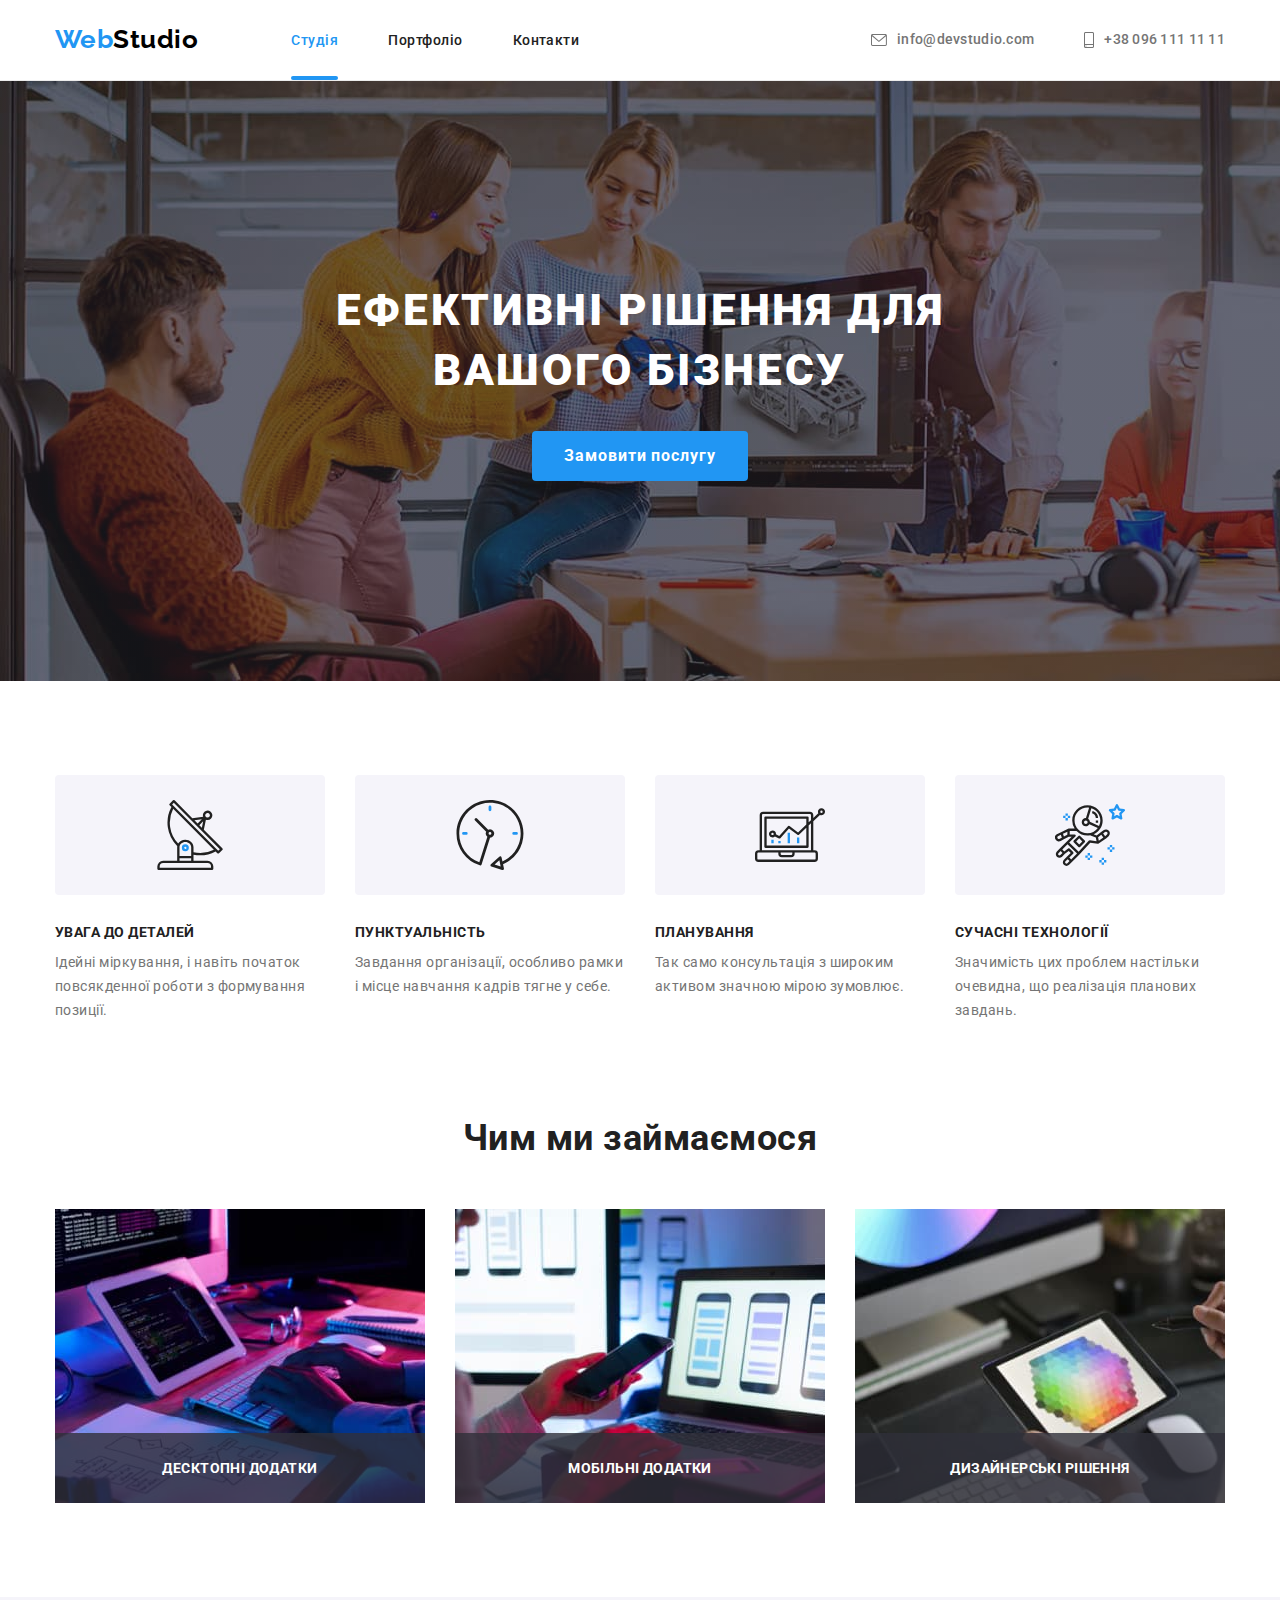
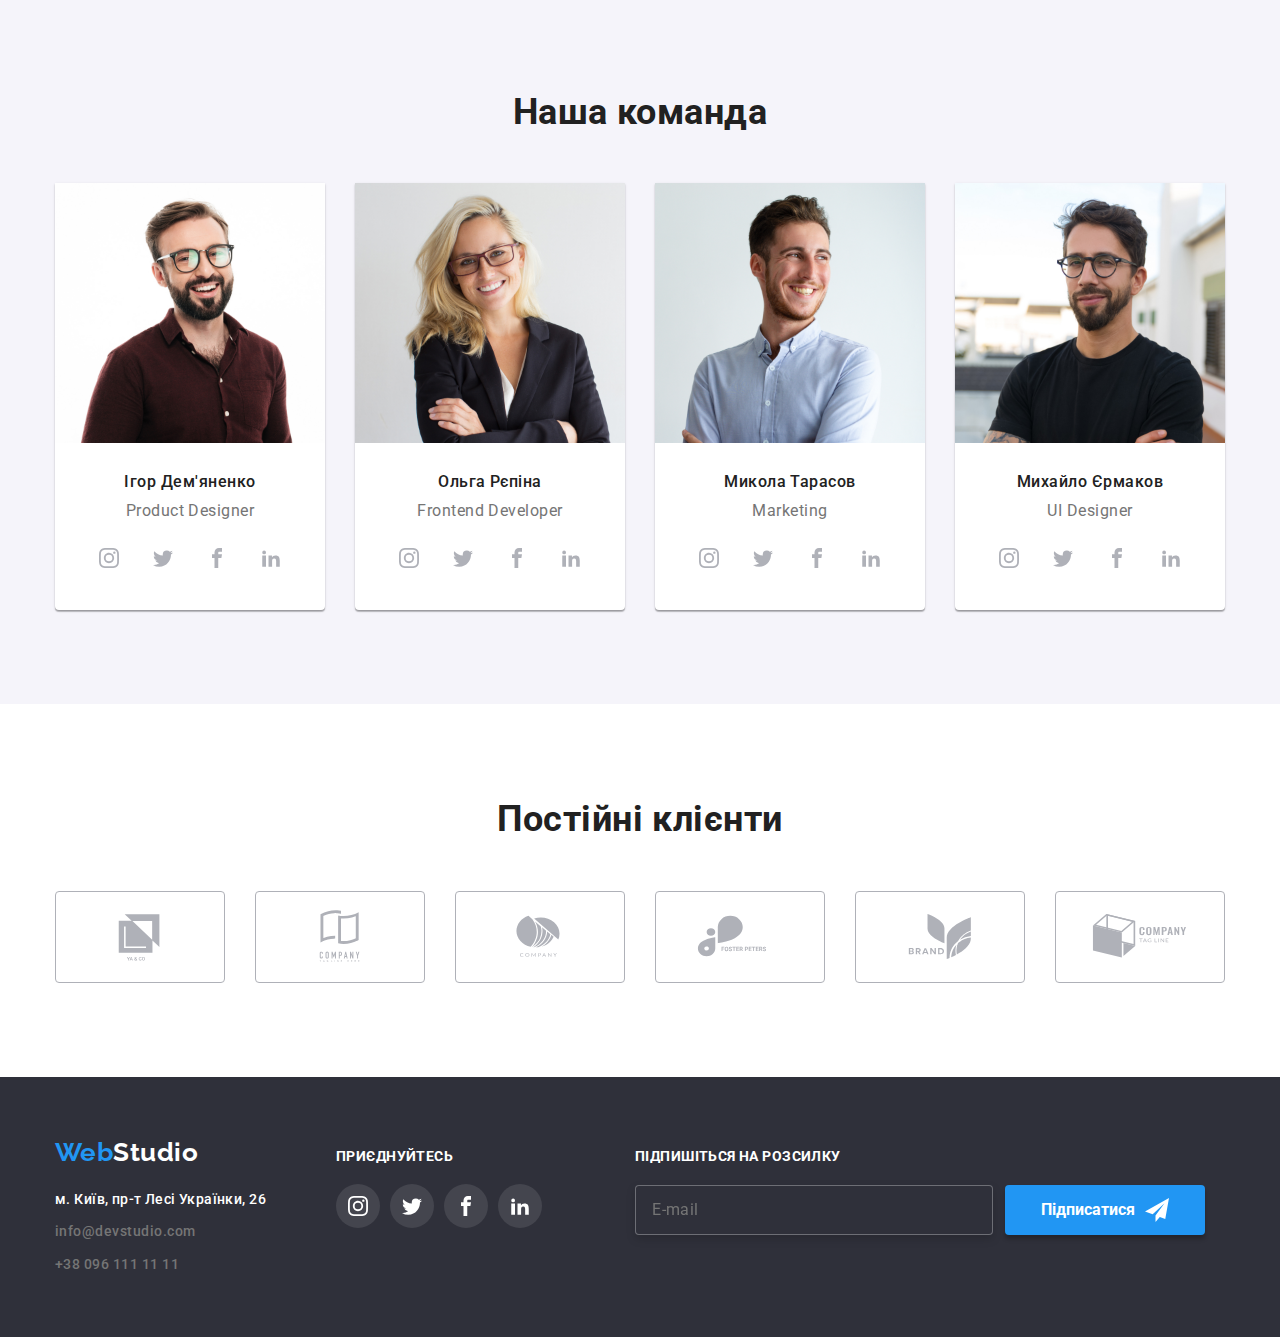
==== index.html @ a101ebbe "downloaded files" ====
<!DOCTYPE html>
<html lang="uk">
  <head>
    <meta charset="UTF-8" />
    <meta http-equiv="X-UA-Compatible" content="IE=edge" />
    <meta name="viewport" content="width=device-width, initial-scale=1.0" />
    <title>Document</title>
    <link
      rel="stylesheet"
      href="https://cdnjs.cloudflare.com/ajax/libs/modern-normalize/1.1.0/modern-normalize.min.css"
    />
    <link rel="stylesheet" href="./css/styles.css" />
    <link rel="preconnect" href="https://fonts.googleapis.com" />
    <link rel="preconnect" href="https://fonts.gstatic.com" crossorigin />
    <link
      href="https://fonts.googleapis.com/css2?family=Raleway:wght@700&family=Roboto:wght@400;500;700;900&display=swap"
      rel="stylesheet"
    />
  </head>
  <body>
    <!--Шапка сайту-->
    <header class="page-header">
      <div class="container general-nav">
        <nav class="main-nav">
          <a href="./index.html" class="logo">
            <span class="logo-accent">Web</span>Studio</a
          >
          <ul class="site-nav">
            <li class="item">
              <a href="./index.html" class="link header-link-underline"
                >Студія</a
              >
            </li>
            <li class="item">
              <a href="./portfolio.html" class="link">Портфоліо</a>
            </li>
            <li class="item">
              <a href="./" class="link">Контакти</a>
            </li>
          </ul>
        </nav>
        <ul class="contacts">
          <li class="item">
            <a href="mailto:" class="header-contacts-link link">
              <svg class="contact-icon" width="16px" height="12px">
                <use href="./images/symbol-defs.svg#icon-mail"></use>
              </svg>
              info@devstudio.com
            </a>
          </li>
          <li class="item">
            <a href="tel:" class="header-contacts-link link">
              <svg class="contact-icon" width="10px" height="16px">
                <use href="./images/symbol-defs.svg#icon-phone"></use>
              </svg>
              +38 096 111 11 11
            </a>
          </li>
        </ul>
      </div>
    </header>
    <main>
      <!--Hero-->
      <section class="hero-title hero-background">
        <div class="container">
          <h1 class="title-decisions">Ефективні рішення для вашого бізнесу</h1>
          <button type="button" class="button-order" data-modal-open>
            Замовити послугу
          </button>
        </div>
      </section>
      <!--Переваги-->
      <section class="peculiarities section">
        <div class="container">
          <h2 hidden>Наші переваги</h2>
          <ul class="benefits-list">
            <li class="benefits-item">
              <div class="activities-icons">
                <svg class="icon-antenna" width="70px" height="70px">
                  <use href="./images/symbol-defs.svg#icon-antenna"></use>
                </svg>
              </div>
              <h3 class="benefits-title details">УВАГА ДО ДЕТАЛЕЙ</h3>
              <p class="benefits-text details-text">
                Ідейні міркування, і навіть початок повсякденної роботи з
                формування позиції.
              </p>
            </li>
            <li class="benefits-item">
              <div class="activities-icons">
                <svg class="icon-clock" width="70px" height="70px">
                  <use href="./images/symbol-defs.svg#icon-clock"></use>
                </svg>
              </div>
              <h3 class="benefits-title punctuality">ПУНКТУАЛЬНІСТЬ</h3>
              <p class="benefits-text punctuality-text">
                Завдання організації, особливо рамки і місце навчання кадрів
                тягне у себе.
              </p>
            </li>
            <li class="benefits-item">
              <div class="activities-icons">
                <svg class="diagram" width="70px" height="70px">
                  <use href="./images/symbol-defs.svg#icon-diagram"></use>
                </svg>
              </div>
              <h3 class="benefits-title planning">ПЛАНУВАННЯ</h3>
              <p class="benefits-text planning-text">
                Так само консультація з широким активом значною мірою зумовлює.
              </p>
            </li>
            <li class="benefits-item">
              <div class="activities-icons">
                <svg class="astronaut" width="70px" height="70px">
                  <use href="./images/symbol-defs.svg#icon-astronaut"></use>
                </svg>
              </div>
              <h3 class="benefits-title modern-technologies">
                СУЧАСНІ ТЕХНОЛОГІЇ
              </h3>
              <p class="benefits-text modern-technologies-text">
                Значимість цих проблем настільки очевидна, що реалізація
                планових завдань.
              </p>
            </li>
          </ul>
        </div>
      </section>
      <!--Чим ми займаємось-->
      <section class="services section">
        <div class="container">
          <h2 class="our-activities-title">Чим ми займаємося</h2>
          <ul class="activities-list">
            <li class="activities-item">
              <img src="./images/box1.jpg" alt="Людина тицяє по клавіатурі" />
              <p class="activities-sub-title-text">Десктопні додатки</p>
            </li>
            <li class="activities-item">
              <img src="./images/box2.jpg" alt="Людина тицяє в телефоні" />
              <p class="activities-sub-title-text">Мобільні додатки</p>
            </li>
            <li class="activities-item">
              <img src="./images/box3.jpg" alt="Людина тицяє в планшеті" />
              <p class="activities-sub-title-text">Дизайнерські рішення</p>
            </li>
          </ul>
        </div>
      </section>
      <!--Наша команда-->
      <section class="our-team section">
        <div class="container">
          <h2 class="our-team-title">Наша команда</h2>
          <ul class="team-cards-list">
            <li class="team-cards">
              <img
                src="./images/demianenko.jpg"
                alt="Ігор"
                width="270"
                class="team-cards-photos"
              />
              <div class="team-card-container">
                <h3 class="team-cards-text">Ігор Дем'яненко</h3>
                <p lang="en" class="team-cards-description">Product Designer</p>
                <ul class="team-soc-list">
                  <li class="team-soc-items">
                    <a href class="team-soc-links">
                      <svg class="team-soc-icon" width="20px" height="20px">
                        <use
                          href="./images/symbol-defs.svg#icon-instagram"
                        ></use>
                      </svg>
                    </a>
                  </li>
                  <li class="team-soc-items">
                    <a href class="team-soc-links">
                      <svg class="team-soc-icon" width="20px" height="20px">
                        <use href="./images/symbol-defs.svg#icon-twitter"></use>
                      </svg>
                    </a>
                  </li>
                  <li class="team-soc-items">
                    <a href class="team-soc-links">
                      <svg class="team-soc-icon" width="20px" height="20px">
                        <use
                          href="./images/symbol-defs.svg#icon-facebook"
                        ></use>
                      </svg>
                    </a>
                  </li>
                  <li class="team-soc-items">
                    <a href class="team-soc-links">
                      <svg class="team-soc-icon" width="20px" height="20px">
                        <use
                          href="./images/symbol-defs.svg#icon-linkedin"
                        ></use>
                      </svg>
                    </a>
                  </li>
                </ul>
              </div>
            </li>
            <li class="team-cards">
              <img
                src="./images/repina.jpg"
                alt="Ольга"
                width="270"
                class="team-cards-photos"
              />
              <div class="team-card-container">
                <h3 class="team-cards-text">Ольга Рєпіна</h3>
                <p lang="en" class="team-cards-description">
                  Frontend Developer
                </p>
                <ul class="team-soc-list">
                  <li class="team-soc-items">
                    <a href class="team-soc-links">
                      <svg class="team-soc-icon" width="20px" height="20px">
                        <use
                          href="./images/symbol-defs.svg#icon-instagram"
                        ></use>
                      </svg>
                    </a>
                  </li>
                  <li class="team-soc-items">
                    <a href class="team-soc-links">
                      <svg class="team-soc-icon" width="20px" height="20px">
                        <use href="./images/symbol-defs.svg#icon-twitter"></use>
                      </svg>
                    </a>
                  </li>
                  <li class="team-soc-items">
                    <a href class="team-soc-links">
                      <svg class="team-soc-icon" width="20px" height="20px">
                        <use
                          href="./images/symbol-defs.svg#icon-facebook"
                        ></use>
                      </svg>
                    </a>
                  </li>
                  <li class="team-soc-items">
                    <a href class="team-soc-links">
                      <svg class="team-soc-icon" width="20px" height="20px">
                        <use
                          href="./images/symbol-defs.svg#icon-linkedin"
                        ></use>
                      </svg>
                    </a>
                  </li>
                </ul>
              </div>
            </li>
            <li class="team-cards">
              <img
                src="./images/tarasov.jpg"
                alt="Микола"
                width="270"
                class="team-cards-photos"
              />
              <div class="team-card-container">
                <h3 class="team-cards-text">Микола Тарасов</h3>
                <p lang="en" class="team-cards-description">Marketing</p>
                <ul class="team-soc-list">
                  <li class="team-soc-items">
                    <a href class="team-soc-links">
                      <svg class="team-soc-icon" width="20px" height="20px">
                        <use
                          href="./images/symbol-defs.svg#icon-instagram"
                        ></use>
                      </svg>
                    </a>
                  </li>
                  <li class="team-soc-items">
                    <a href class="team-soc-links">
                      <svg class="team-soc-icon" width="20px" height="20px">
                        <use href="./images/symbol-defs.svg#icon-twitter"></use>
                      </svg>
                    </a>
                  </li>
                  <li class="team-soc-items">
                    <a href class="team-soc-links">
                      <svg class="team-soc-icon" width="20px" height="20px">
                        <use
                          href="./images/symbol-defs.svg#icon-facebook"
                        ></use>
                      </svg>
                    </a>
                  </li>
                  <li class="team-soc-items">
                    <a href class="team-soc-links">
                      <svg class="team-soc-icon" width="20px" height="20px">
                        <use
                          href="./images/symbol-defs.svg#icon-linkedin"
                        ></use>
                      </svg>
                    </a>
                  </li>
                </ul>
              </div>
            </li>
            <li class="team-cards">
              <img
                src="./images/ermakov.jpg"
                alt="Михайло"
                width="270"
                class="team-cards-photos"
              />
              <div class="team-card-container">
                <h3 class="team-cards-text">Михайло Єрмаков</h3>
                <p lang="en" class="team-cards-description">UI Designer</p>
                <ul class="team-soc-list">
                  <li class="team-soc-items">
                    <a href class="team-soc-links">
                      <svg class="team-soc-icon" width="20px" height="20px">
                        <use
                          href="./images/symbol-defs.svg#icon-instagram"
                        ></use>
                      </svg>
                    </a>
                  </li>
                  <li class="team-soc-items">
                    <a href class="team-soc-links">
                      <svg class="team-soc-icon" width="20px" height="20px">
                        <use href="./images/symbol-defs.svg#icon-twitter"></use>
                      </svg>
                    </a>
                  </li>
                  <li class="team-soc-items">
                    <a href class="team-soc-links">
                      <svg class="team-soc-icon" width="20px" height="20px">
                        <use
                          href="./images/symbol-defs.svg#icon-facebook"
                        ></use>
                      </svg>
                    </a>
                  </li>
                  <li class="team-soc-items">
                    <a href class="team-soc-links">
                      <svg class="team-soc-icon" width="20px" height="20px">
                        <use
                          href="./images/symbol-defs.svg#icon-linkedin"
                        ></use>
                      </svg>
                    </a>
                  </li>
                </ul>
              </div>
            </li>
          </ul>
        </div>
      </section>
      <!--Постоянные клиенты-->
      <section class="regular-clients section">
        <div class="container">
          <h2 class="clients-title">Постійні клієнти</h2>
          <ul class="clients-list">
            <li class="clients-item">
              <a href class="clients-link">
                <svg class="clients-icon" width="106px" height="60px">
                  <use href="./images/clients.svg#icon-client1"></use>
                </svg>
              </a>
            </li>
            <li class="clients-item">
              <a href class="clients-link">
                <svg class="clients-icon" width="106px" height="60px">
                  <use href="./images/clients.svg#icon-client2"></use>
                </svg>
              </a>
            </li>
            <li class="clients-item">
              <a href class="clients-link">
                <svg class="clients-icon" width="106px" height="60px">
                  <use href="./images/clients.svg#icon-client3"></use>
                </svg>
              </a>
            </li>
            <li class="clients-item">
              <a href class="clients-link">
                <svg class="clients-icon" width="106px" height="60px">
                  <use href="./images/clients.svg#icon-client4"></use>
                </svg>
              </a>
            </li>
            <li class="clients-item">
              <a href class="clients-link">
                <svg class="clients-icon" width="106px" height="60px">
                  <use href="./images/clients.svg#icon-client5"></use>
                </svg>
              </a>
            </li>
            <li class="clients-item">
              <a href class="clients-link">
                <svg class="clients-icon" width="106px" height="60px">
                  <use href="./images/clients.svg#icon-client6"></use>
                </svg>
              </a>
            </li>
          </ul>
        </div>
      </section>
    </main>
    <!--FOOTER-->
    <footer class="footer-of-page">
      <div class="container footer-container">
        <div class="footer-adress-container">
          <a href="./index.html" class="logo-footer">
            <span class="logo-accent">Web</span
            ><span class="logo-studio">Studio</span></a
          >
          <ul class="footer-contacts">
            <li class="footer-contacts-item">
              <a
                href="https://goo.gl/maps/8LcowiJGbP3ugfM79"
                target="_blank"
                rel="noopener noreferrer nofollow"
                class="link link-adress"
                >м. Київ, пр-т Лесі Українки, 26</a
              >
            </li>
            <li class="footer-contacts-item">
              <a href="mailto:" class="link footer-link-current"
                >info@devstudio.com</a
              >
            </li>
            <li class="footer-contacts-item">
              <a href="tel:" class="link footer-link-current"
                >+38 096 111 11 11</a
              >
            </li>
          </ul>
        </div>
        <div class="footer-join-container">
          <p class="join">приєднуйтесь</p>
          <ul class="footer-soc-links">
            <li class="footer-soc-links-item">
              <a href class="soc-links">
                <svg class="soc-icon" width="20px" height="20px">
                  <use href="./images/symbol-defs.svg#icon-instagram"></use>
                </svg>
              </a>
            </li>
            <li class="footer-soc-links-item">
              <a href class="soc-links">
                <svg class="soc-icon" width="20px" height="20px">
                  <use href="./images/symbol-defs.svg#icon-twitter"></use>
                </svg>
              </a>
            </li>
            <li class="footer-soc-links-item">
              <a href class="soc-links">
                <svg class="soc-icon" width="20px" height="20px">
                  <use href="./images/symbol-defs.svg#icon-facebook"></use>
                </svg>
              </a>
            </li>
            <li class="footer-soc-links-item">
              <a href class="soc-links">
                <svg class="soc-icon" width="20px" height="20px">
                  <use href="./images/symbol-defs.svg#icon-linkedin"></use>
                </svg>
              </a>
            </li>
          </ul>
        </div>
        <div class="follow-us-container">
          <p class="follow-us-title">Підпишіться на розсилку</p>
          <form class="follow-us-form" action="#">
            <input
              class="follow-us-form-field"
              type="email"
              name="foolow-email"
              placeholder="E-mail"
            />
            <button type="submit" class="follow-us-btn">
              <span class="follow-us-btn-text">Підписатися</span>
              <svg class="follow-us-btn-svg" width="24px" height="24px">
                <use href="./images/symbol-defs.svg#icon-subcribe"></use>
              </svg>
            </button>
          </form>
        </div>
      </div>
    </footer>
    <div class="backdrop is-hidden" data-modal>
      <div class="modal">
        <div class="modal-active">
          <p class="modal-title">Залиште свої дані, ми вам передзвонимо</p>
          <form class="form">
            <div class="form-input">
              <label class="form-input-lable">
                Ім'я
                <input
                  class="form-input-lable-area"
                  type="text"
                  name="user-name"
                  required
                />
                <svg class="form-input-lable-svg" width="18px" height="18px">
                  <use href="./images/symbol-defs.svg#icon-person"></use>
                </svg>
              </label>
            </div>
            <div class="form-input">
              <label class="form-input-lable">
                Телефон
                <input
                  class="form-input-lable-area"
                  type="tel"
                  name="user-phone"
                  required
                />
                <svg class="form-input-lable-svg" width="18px" height="18px">
                  <use href="./images/symbol-defs.svg#icon-phone-input"></use>
                </svg>
              </label>
            </div>
            <div class="form-input">
              <label class="form-input-lable">
                Пошта
                <input
                  class="form-input-lable-area"
                  type="email"
                  name="user-email"
                  required
                />
                <svg class="form-input-lable-svg" width="18px" height="18px">
                  <use href="./images/symbol-defs.svg#icon-email-input"></use>
                </svg>
              </label>
            </div>
            <div class="form-text">
              <label class="form-input-lable" for="idcomment">Коментар</label>
              <textarea
                class="form-text-input"
                name="user-comment"
                id="idcomment"
                placeholder="Введіть текст"
              ></textarea>
            </div>
            <label class="form-checkbox-lable" for="idcheckbox">
              <input
                type="checkbox"
                id="idcheckbox"
                name="user-polisy"
                class="checkbox-check"
              />
              <svg class="accept-icon-svg" width="16px" height="15px">
                <use href="./images/symbol-defs.svg#icon-check"></use>
              </svg>
              <span class="accept-text">Погоджуюся з розсилкою та приймаю</span>
              <a href class="form-checkbox-link">Умови договору</a>
            </label>
            <button type="submit" class="send-btn">Відправити</button>
          </form>
        </div>
        <button type="button" class="close-button" data-modal-close>
          <svg class="close-button-icon" width="18px" height="18px">
            <use href="./images/symbol-defs.svg#icon-close-button"></use>
          </svg>
        </button>
      </div>
    </div>
    <script src="./js/modal.js"></script>
  </body>
</html>
---- css/styles.css ----
:root {
--color-primary: #212121;
--color-logo-accent: #2196F3;
--color-logo: #000000;
--color-background-1: #FFFFFF;
--color-background-2: #2F303A;
--color-background-3: #F5F5F5;
--color-background-4: #F5F4FA;
--color-text: #757575;
--color-border-links: #AFB1B8;
--color-dark-blue: #188CE8;
}

/*INDEX.HTML*/

html {
box-sizing: border-box;
}
*,
*::before,
*::after {
box-sizing: inherit;
}

body {
letter-spacing: 0.03em;
font-family: 'Roboto' , 'sans-serif';
color: var(--color-primary);
background-color: var(--color-background-1);
}

.container {
max-width: 1200px;
margin: 0 auto;
padding: 0 15px;
}

img {
display: block;
max-width: 100%;
height: auto;
}

h1,
h2,
h3,
h4,
h5,
h6,
p,
ul {
padding: 0;
margin: 0;
}

section {
padding:94px 0;
}

ul {
list-style: none;
}

/* HEADER */

.page-header {
border-bottom: 1px solid rgba(236, 236, 236, 1);
}

.main-nav,.general-nav {
display: flex;
position: relative;
}

.logo {
padding-top: 24px;
padding-bottom: 25px;
margin-right: 93px;
font-family: 'Raleway','sans-serif';
font-style: normal;
font-weight: 700;
font-size: 26px;
line-height: 1.19;
color:var(--color-logo);
text-decoration: none;
}

.logo-accent {
font-family: 'Raleway','sans-serif';
font-weight: 700;
font-size: 26px;
line-height: 1.19;
text-decoration: none;
color: var(--color-logo-accent);
}

.site-nav {
display: flex;
align-items: center;
}

.site-nav .item {
margin-right: 50px;
}

.site-nav .item {
margin-right: 50px;
}

.site-nav .item:last-child {
margin-right: 50px;
}

.contacts {
display: flex;
padding-right: 0;
padding-left: 0;
margin-left: auto;
align-items: center;
}

.contacts .item + .item {
margin-left: 50px;
}

.contact-icon {
margin-right: 10px;
fill: currentColor;
}

.header-contacts-link.link {
display: flex;
color: var(--color-text);
padding-top: 32px;
padding-bottom: 32px;
align-items: center;
font-weight: 500;
line-height: 1.14;
letter-spacing: 0.02em;
}

.header-link-underline {
position: relative;
color: var(--color-logo-accent);
padding-bottom: 32px;
}

.header-link-underline::after {
content: "";
display: block;
position: absolute;
left: 0;
bottom: 0;
width: 100%;
height: 4px;
background-color: var(--color-logo-accent);
border-radius: 2px;
}

.link.header-link-underline {
color: var(--color-logo-accent);
}


/* HERO TITLE */

.hero-title {
background-color: var(--color-background-2);
padding-bottom: 200px;
padding-top: 200px;
text-align: center;
}

.hero-background {
max-width: 1600px;
height: 600px;
margin-left: auto;
margin-right: auto;
background-image: linear-gradient(to right, rgba(47, 48, 58, 0.4),
rgba(47, 48, 58, 0.4)),
url(../images/hero-background-image\ \(1\).jpg);
}

.title-decisions {
color: var(--color-background-1);
font-weight: 900;
font-size: 44px;
line-height: 1.363;
letter-spacing: 0.06em;
width: 696px;
height: 120px;
text-transform: uppercase;
margin-left: auto;
margin-right: auto;
margin-bottom: 30px;
}

.button-order {
background-color: var(--color-logo-accent);
color: var(--color-background-1);
font-weight: 700;
font-size: 16px;
line-height: 1.875;
width: 216px;
height: 50px;
border-radius: 4px;
letter-spacing: 0.06em;
cursor: pointer;
border: none;
}

.button-order:hover {
background-color: var(--color-dark-blue);
}
/* MODAL */

.backdrop {
z-index: 999;
padding: 94px 15px 94px 15px;
position: fixed;
top: 0;
left: 0;
width: 100%;
height: 100%;
background-color: rgba(0,0,0,0.2);
transition-timing-function: cubic-bezier(0.4, 0, 0.2, 1);
opacity: 1;
transition-property: opacity;
transition-duration: 250ms;
}

.backdrop.is-hidden {
opacity: 0;
pointer-events: none;
}

.modal {
position: absolute;
top: 50%;
left: 50%;
padding: 40px;
text-align: center; 
transform: translate(-50%, -50%) scale(1);
width: 528px;
height: 581px;
background: var(--color-background-1);
box-shadow: 0px 1px 3px rgba(0, 0, 0, 0.12), 0px 1px 1px rgba(0, 0, 0, 0.14), 0px 2px 1px rgba(0, 0, 0, 0.2);
border-radius: 4px;
}

.modal-title {
font-weight: 700;
font-size: 20px;
line-height: 1.15;
text-align: center;
letter-spacing: 0.03em;
color: var(--color-primary);
margin-bottom: 12px;
}

.form-input {
margin-bottom: 10px;
width: 100%;
height: 58px;
}

.form-input-lable {
position: relative;
display: block;
text-align: start;
margin-left: auto;
margin-right: auto;
width: 448px;
font-size: 12px;
line-height: 1.166;
letter-spacing: 0.01em;
color: var(--color-text);
}

.form-input-lable-area:focus {
border-color: var(--color-logo-accent);
}

.form-input-lable-area:focus + .form-input-lable-svg {
fill: var(--color-logo-accent);
}

.form-input-lable-area {
width: 100%;
height: 40px;
border: 1px solid rgba(33,33,33,0.2);
border-radius: 4px;
padding: 11px 0 11px 42px;
margin-top: 4px;
outline: none;
transition-property: border-color;
transition-duration: 250ms;
transition-timing-function: cubic-bezier(0.4, 0, 0.2, 1);
}

.form-text {
width: 100%;
height: 138px;
margin-bottom: 20px;
}

.form-text-input {
width: 100%;
height: 120px;
border: 1px solid rgba(33,33,33,0.2);
border-radius: 4px;
padding: 12px 16px;
margin-top: 4px;
outline: none;
resize: none;
}

.form-input-lable-svg {
position: absolute;
top: 72%;
left: 4%;
transform: translateY(-72%);
fill: var(--color-primary);
transition-property: fill;
transition-duration: 250ms;
transition-timing-function: cubic-bezier(0.4, 0, 0.2, 1);
}

.checkbox-check {
appearance: none;
}

.form-checkbox-lable {
display: flex;
align-items: center;
justify-content: center;
}

.accept-icon-svg {
display: flex;
margin-right: 7px;
border: 2px solid var(--color-primary);
border-radius: 3px;
top: 50%;
transition-property: border-color background-color;
transition-duration: 250ms;
transition-timing-function: cubic-bezier(0.4, 0, 0.2, 1);
fill: var(--color-background-1);
}

.checkbox-check:checked + .accept-icon-svg {
border-color: var(--color-logo-accent);
background-color: var(--color-logo-accent);
}

.accept-text {
display: block;
padding-right: 5px;
font-size: 14px;
line-height: 1.71;
letter-spacing: 0.03em;
color: var(--color-text);
}

.form-checkbox-link {
align-items: center;
font-weight: 400;
font-size: 14px;
line-height: 1.714;
letter-spacing: 0.03em;
color: var(--color-logo-accent);
}

.send-btn {
width: 200px;
height: 50px;
background-color: var(--color-logo-accent);
color: var(--color-background-1);
box-shadow: 0px 4px 4px rgba(0, 0, 0, 0.15);
border-radius: 4px;
margin-top: 30px;
font-weight: 700;
font-size: 16px;
line-height: 1.875;
letter-spacing: 0.06em;
align-items: center;
text-align: center;
cursor: pointer;
border: none;
transition-property: background-color;
transition-duration: 250ms;
transition-timing-function: cubic-bezier(0.4, 0, 0.2, 1);
}

.send-btn:hover {
background-color: var(--color-dark-blue);
}

.close-button {
position: absolute;
top: 8px;
right: 8px;
width: 30px;
height: 30px;
padding: 5px 4px 6px 4px;
border: 1px solid rgba(0,0,0,0.1);
background-color: var(--color-background-1);
border-radius: 50%;
cursor: pointer;
transition-property: fill;
transition-duration: 250ms;
transition-timing-function: cubic-bezier(0.4, 0, 0.2, 1);
}

.close-button-icon {
transition-property: fill;
transition-duration: 250ms;
transition-timing-function:cubic-bezier(0.4, 0, 0.2, 1);
fill: var(--color-logo);
}

.close-button:hover .close-button-icon,
.close-button:focus .close-button-icon {
fill: var(--color-logo-accent);
}

/* BENEFITS SECTION */

.benefits-title {
font-weight: 700;
font-size: 14px;
line-height: 1.14;
color: var(--color-primary);
margin-bottom: 10px;
}

.benefits-text {
font-weight: 400;
font-size: 14px;
line-height: 1.71;
color: var(--color-text);
}

.benefits-list {
display: flex;
}

.benefits-item {
width: 270px;
margin-right: 30px;
}

.benefits-item:last-child {
margin-right: 0;
}

/* ACTIVITIES SECTION */

.services {
padding-top: 0px;
}

.our-activities-title {
font-weight: 700;
font-size: 36px;
line-height: 1.17;
color: var(--color-primary);
text-align: center;
margin-bottom: 50px;
}

.activities-icons {
display: flex;
height: 120px;
border-radius: 4px;
margin-bottom: 30px;
background-color: var(--color-background-4);
justify-content: center;
align-items: center;
}

.activities-list {
display:flex;
}

.activities-item {
display: block;
position: relative;
width: 370px;
margin-right: 30px;
position: relative;
}

.activities-item:last-child {
margin-right: 0;
}

.activities-sub-title-text {
display: flex;
align-items: center;
justify-content: center;
font-weight: 700;
font-size: 14px;
line-height: 1.142;
letter-spacing: 0.03em;
text-transform: uppercase;
color: var(--color-background-1);
width: 100%;
height: 70px;
left: 0;
bottom: 0;
position: absolute;
background-color: rgba(47, 48, 58, 0.8);
}

/* OUR TEAM SECTION */

.our-team {
background-color: var(--color-background-4);
}

.our-team-title {
font-family: 'Roboto','sans-serif';
font-weight: 700;
font-size: 36px;
line-height: 1.17;
color: var(--color-primary);
text-align: center;
margin-bottom: 50px; 
}

.team-cards-list {
display: flex;
}

.team-cards {
background-color: var(--color-background-1);
width: 270px;
margin-right: 30px;
text-align: center;
box-shadow: 0px 1px 3px rgba(0, 0, 0, 0.12), 0px 1px 1px rgba(0, 0, 0, 0.14), 0px 2px 1px rgba(0, 0, 0, 0.2);
border-radius: 0px 0px 4px 4px;
}

.team-cards:last-child {
margin-right: 0;
}

.team-cards-text {
font-weight: 500;
font-size: 16px;
line-height: 1.17;
color: var(--color-primary);
margin-bottom: 10px;
}

.team-cards-description {
font-weight: 400;
font-size: 16px;
line-height: 1.17;
color: var(--color-text);
margin-bottom: 16px;
}

.team-card-container {
padding-top: 30px;
padding-bottom: 30px;
}

.team-soc-list {
display: flex;
justify-content: center;
}

.team-soc-links {
display: flex;
width: 44px;
height: 44px;
border: 0;
border-radius: 50%;
justify-content: center;
align-items: center;
color: var(--color-border-links);
transition-property: color, background-color;
transition-duration: 250ms;
transition-timing-function: cubic-bezier(0.4, 0, 0.2, 1);
}

.team-soc-items {
margin-right: 10px;
}

.team-soc-items:last-child {
margin-right: 0;
}

.team-soc-links:hover,
.team-soc-links:focus {
color: var(--color-background-1);
background-color: var(--color-logo-accent);
}

.team-soc-icon {
fill: currentColor;
}

/* CLIENTS SECTION */

.clients-title {
font-weight: 700;
font-size: 36px;
line-height: 1.171;
text-align: center;
margin-bottom: 50px;
}

.clients-list {
display: flex;
}

.clients-item {
margin-right: 30px;
border-radius: 4px;
}

.clients-item:last-child {
margin-right: 0;
}

.clients-link {
display: flex;
width: 170px;
height: 92px;
border-radius: 4px;
border: 1px solid var(--color-border-links);
align-items: center;
justify-content: center;
color: var(--color-border-links);
transition-property: color, border-color;
transition-duration: 250ms;
transition-timing-function: cubic-bezier(0.4, 0, 0.2, 1);
}

.clients-link:hover,
.clients-link:focus {
color: var(--color-logo-accent);
border-color: var(--color-logo-accent);
}

.clients-icon {
fill: currentColor;
}

/* FOOTER */

.footer-of-page {
background-color: var(--color-background-2);
padding-top: 60px;
padding-bottom: 60px;
}

.logo-studio {
color: var(--color-background-1);
}

.logo-footer {
display: block;
font-family: 'Raleway','sans-serif';
font-style: normal;
font-weight: 700;
font-size: 26px;
line-height: 1.19;
color:var(--color-logo);
text-decoration: none;
margin-bottom: 20px;
}

.link {
text-decoration: none;
font-weight: 500;
font-size: 14px;
line-height: 1.17;
color: var(--color-primary);
transition-property: color;
transition-duration: 250ms;
transition-timing-function: cubic-bezier(0.4, 0, 0.2, 1);
}

.link:hover {
color: var(--color-logo-accent);
}

.link-adress {
color: var(--color-background-1);
line-height: 1.71;
letter-spacing: 0.03em;
}

.footer-contacts {
display: block;
}

.footer-contacts-item:last-child {
margin-bottom: 0;
}

.footer-link-current {
color: var(--color-text);
display: block;
line-height: 1.71;
margin-top: 9px;
}

.footer-container {
display: flex;
align-items: baseline;
}

.footer-join-container {
align-items: baseline;
margin-left: 70px;
margin-right: 93px;
}

.join {
font-weight: 700;
font-size: 14px;
line-height: 1.142;
letter-spacing: 0.03em;
text-transform: uppercase;
color: var(--color-background-1);
margin-bottom: 20px;
}

.footer-soc-links {
display: flex;
align-items: center;
}

.footer-soc-links-item {
margin-right: 10px;
}

.footer-soc-links-item:last-child {
margin-right: 0;
}

.soc-links {
display: flex;
width: 44px;
height: 44px;
border: 0;
border-radius: 50%;
justify-content: center;
align-items: center;
color: var(--color-background-1);
background-color: rgba(255, 255, 255, 0.1);
transition-property: background-color;
transition-duration: 250ms;
transition-timing-function: cubic-bezier(0.4, 0, 0.2, 1);
}

.soc-links:hover {
background-color: var(--color-logo-accent);
}

.soc-icon {
fill: currentColor;
}

.follow-us-form {
display: flex;
}

.follow-us-title {
font-weight: 700;
font-size: 14px;
line-height: 1.14;
letter-spacing: 0.03em;
text-transform: uppercase;
color: var(--color-background-1);
margin-bottom: 20px;
}

.follow-us-form-field {
width: 358px;
height: 50px;
border: 1px solid rgba(255, 255, 255, 0.3);
filter: drop-shadow(0px 4px 4px rgba(0, 0, 0, 0.15));
border-radius: 4px;
background-color: var(--color-background-2);
margin-right: 12px;
padding-left: 16px;
letter-spacing: 0.03em;
color: rgba(255, 255, 255, 0.6);
outline: none;
}

.follow-us-btn {
display: flex;
width: 200px;
height: 50px;
font-weight: 700;
font-size: 16px;
line-height: 1.875;
color: var(--color-background-1);
background-color: var(--color-logo-accent);
box-shadow: 0px 4px 4px rgb(0 0 0 / 25%);
border-radius: 4px;
cursor: pointer;
justify-content: center;
align-items: center;
border: none;
transition-property: background-color;
transition-duration: 250ms;
transition-timing-function: cubic-bezier(0.4, 0, 0.2, 1);
}

.follow-us-btn-text {
margin-right: 10px;
}

.follow-us-btn-svg {
justify-content: center;
align-items: center;
fill: var(--color-background-1);
}

/* PORTFOLIO.HTML */

.filter {
display: flex;
margin-bottom: 50px;
gap: 8px;
justify-content: center;
}

.buttons-portfolio-categories {
cursor: pointer;
background-color: var(--color-background-4);
color: var(--color-primary);
font-family: inherit;
font-weight: 500;
font-size: 16px;
line-height: 1.625;
border-radius: 4px;
letter-spacing: 0.03em;
border: none;
display: inline-block;
padding: 6px 22px;
transition-property: background-color, color, box-shadow;
transition-duration: 250ms;
transition-timing-function: cubic-bezier(0.4, 0, 0.2, 1);
}

.buttons-portfolio-categories:hover,
.buttons-portfolio-categories:focus {
background-color: var(--color-logo-accent);
color: var(--color-background-1);
box-shadow: 0px 3px 1px rgba(0, 0, 0, 0.1), 0px 1px 2px rgba(0, 0, 0, 0.08), 0px 2px 2px rgba(0, 0, 0, 0.12);
}

/* CARDS OF PROJECTS */

.card {
display: block;
text-decoration: none;
}

.card-image {
position: relative;
overflow: hidden;
}

.card:hover,
.card:focus {
box-shadow: 0px 1px 1px rgba(0, 0, 0, 0.12), 0px 4px 4px rgba(0, 0, 0, 0.06), 1px 4px 6px rgba(0, 0, 0, 0.16);
}

.card:hover .card-overlay {
transform: translateY(0);
}

.card-overlay {
position: absolute;
background-color: rgba(33,150,243,0.9);
top: 0;
left: 0;
width: 100%;
height: 100%;
transition-property: transform;
transition-duration: 250ms;
transition-timing-function: cubic-bezier(0.4, 0, 0.2, 1);
transform: translateY(101%);
}

.card-overlay-text {
font-weight: 400;
font-size: 18px;
line-height: 1.5;
letter-spacing: 0.03em;
color: var(--color-background-1);
padding: 63px 24px 63px 24px;
}

.names-of-projects {
font-weight: 700;
font-size: 18px;
line-height: 2;
color: var(--color-primary);
letter-spacing: 0.06em;
margin-bottom: 4px;
}

.description-of-project {
padding-left: 24px;
padding-top: 20px;
padding-bottom: 20px;
padding-right: 24px;
border-bottom: 1px solid var(--color-background-1);
border-left: 1px solid var(--color-background-1);
border-right: 1px solid var(--color-background-1);
}

.type-of-project {
font-weight: 400;
font-size: 16px;
line-height: 1.875;
color: var(--color-text);
}

.portfolio-list {
display: flex;
flex-wrap: wrap;
padding: 0;
gap: 30px;
}
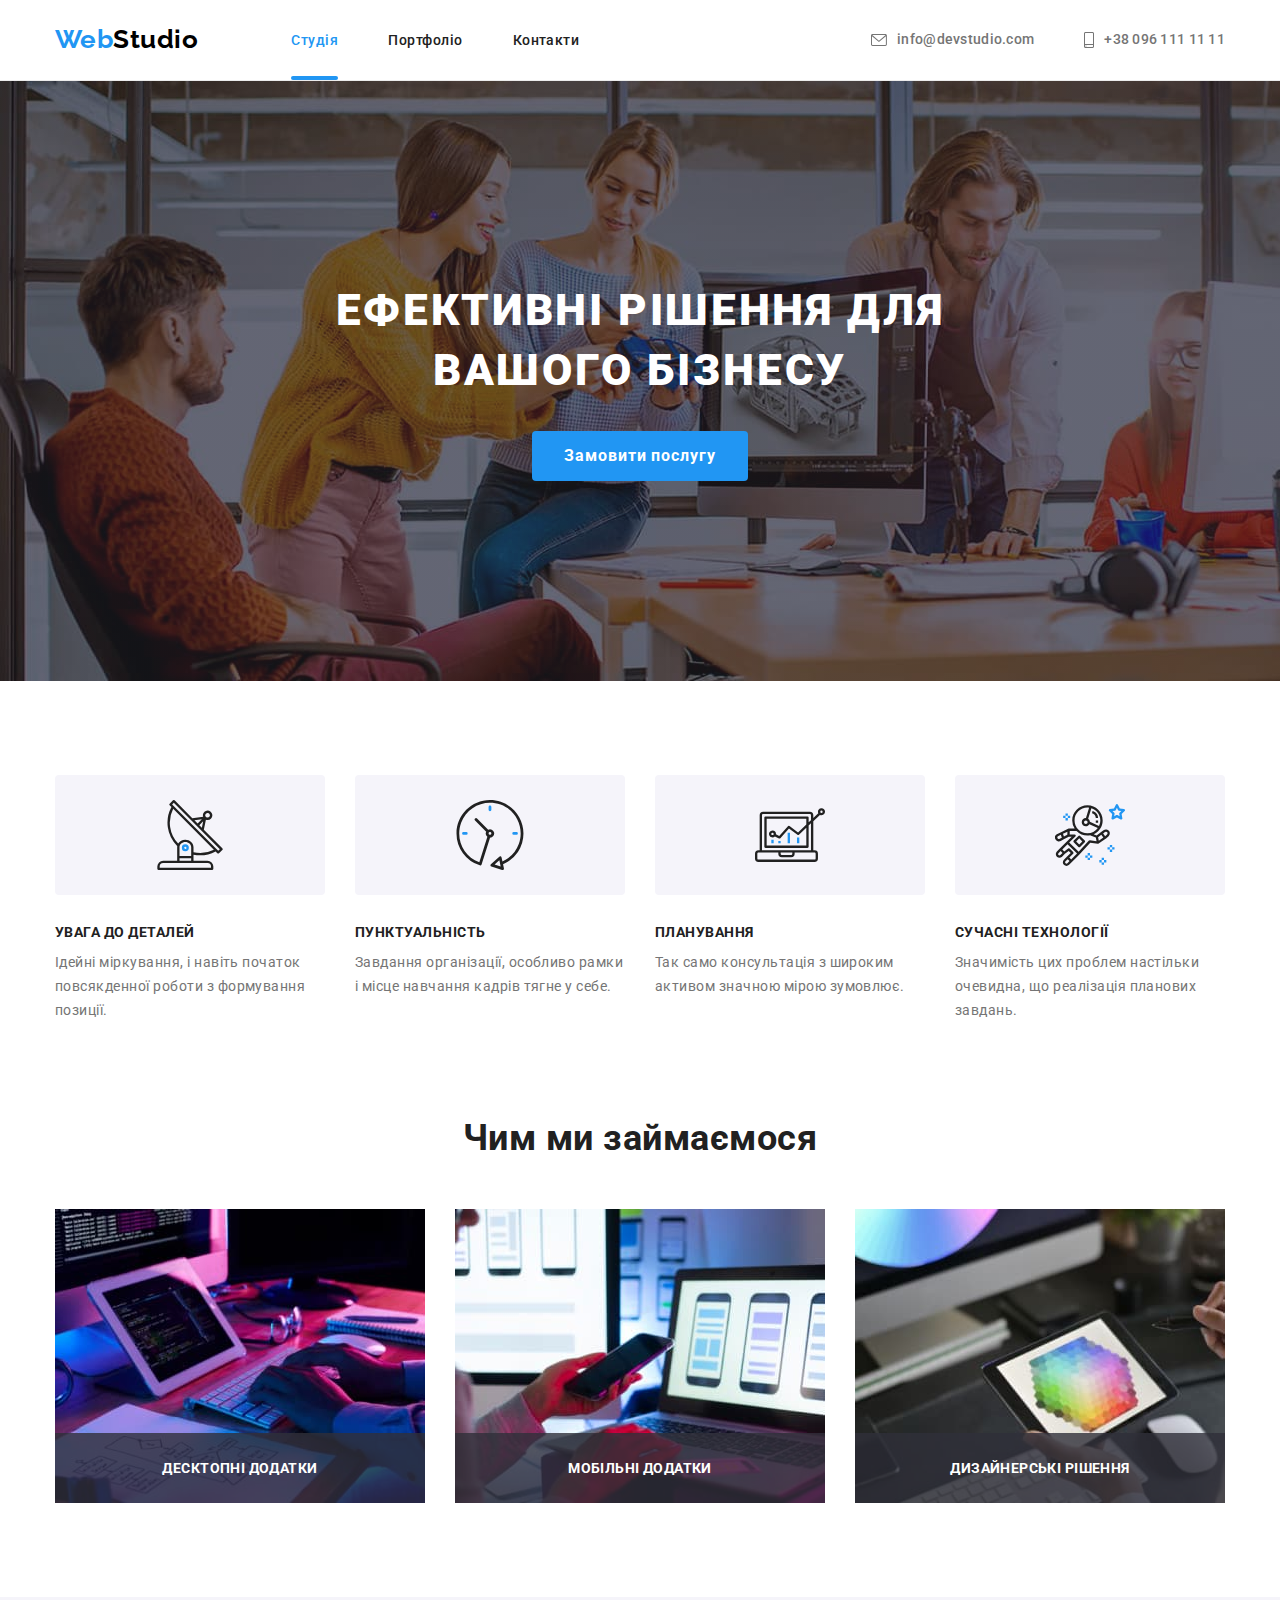
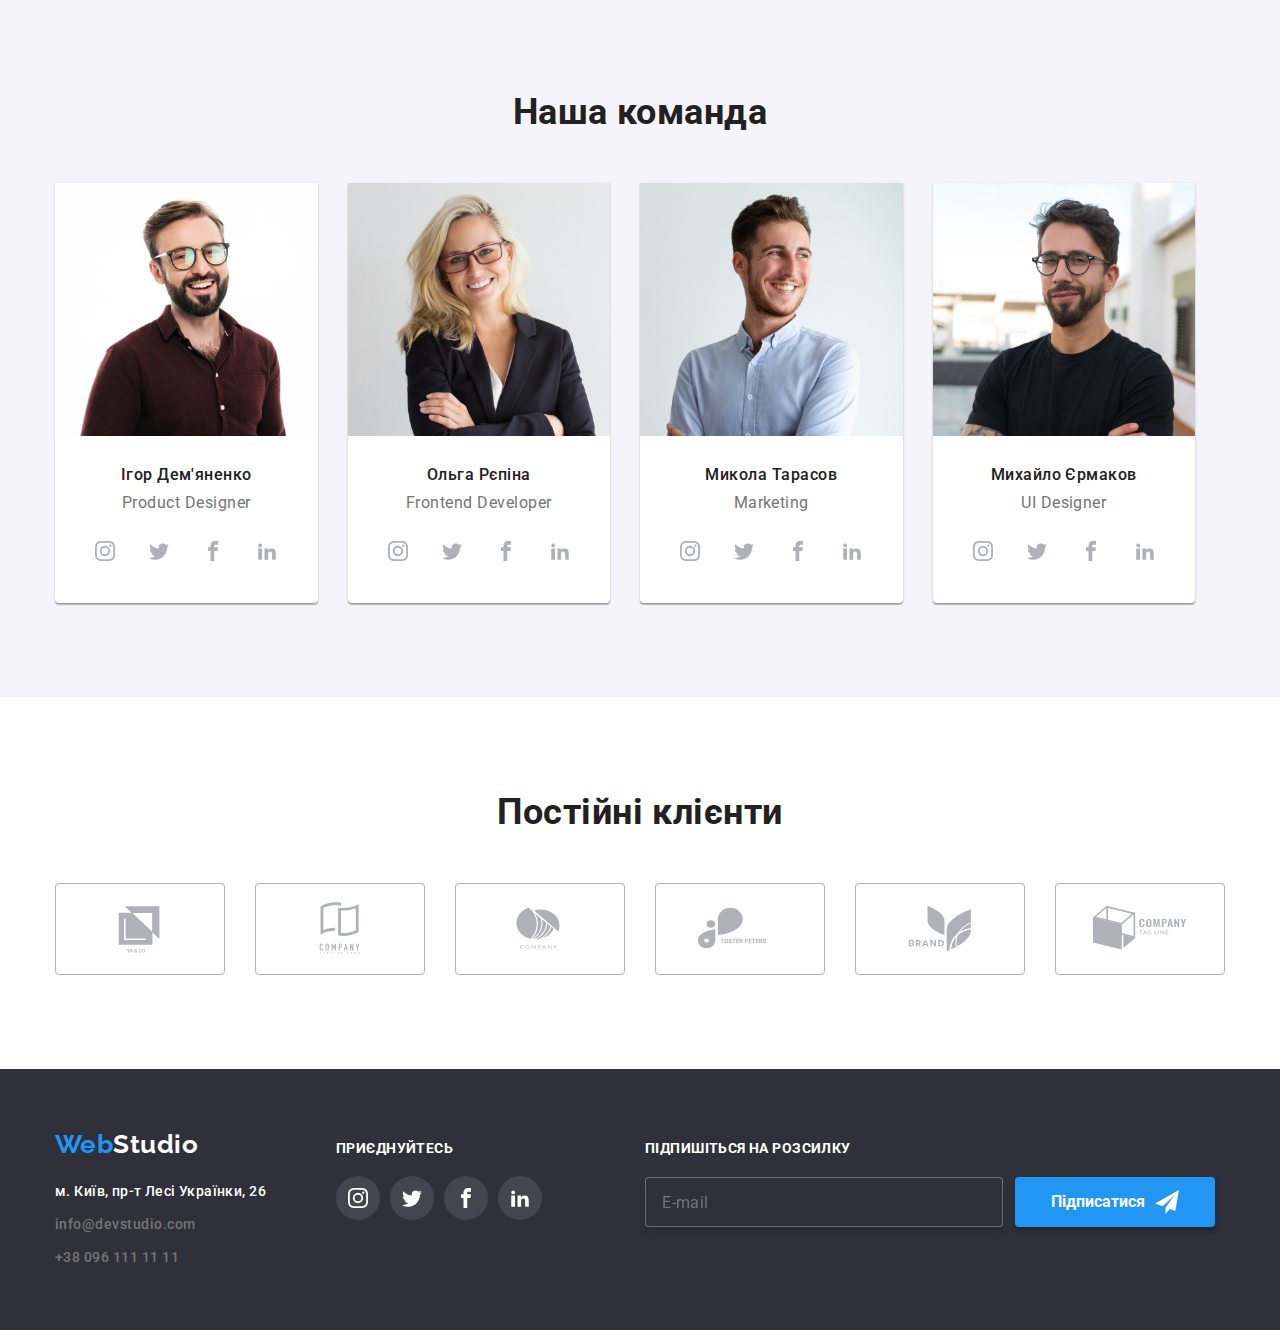
==== commit 2421a16f: "update names of classes" ====
--- a/index.html
+++ b/index.html
@@ -19,37 +19,39 @@
   </head>
   <body>
     <!--Шапка сайту-->
-    <header class="page-header">
-      <div class="container general-nav">
+    <header class="header">
+      <div class="header__nav container">
         <nav class="main-nav">
-          <a href="./index.html" class="logo">
-            <span class="logo-accent">Web</span>Studio</a
+          <a href="./index.html" class="header__logo">
+            <span class="header__web">Web</span>Studio</a
           >
           <ul class="site-nav">
-            <li class="item">
-              <a href="./index.html" class="link header-link-underline"
+            <li class="site-nav__item">
+              <a
+                href="./index.html"
+                class="header__link header__link--active link"
                 >Студія</a
               >
             </li>
-            <li class="item">
+            <li class="site-nav__item">
               <a href="./portfolio.html" class="link">Портфоліо</a>
             </li>
-            <li class="item">
+            <li class="site-nav__item">
               <a href="./" class="link">Контакти</a>
             </li>
           </ul>
         </nav>
-        <ul class="contacts">
-          <li class="item">
-            <a href="mailto:" class="header-contacts-link link">
+        <ul class="header-contacts">
+          <li class="header-contacts__item">
+            <a href="mailto:" class="link header-contacts__link">
               <svg class="contact-icon" width="16px" height="12px">
                 <use href="./images/symbol-defs.svg#icon-mail"></use>
               </svg>
               info@devstudio.com
             </a>
           </li>
-          <li class="item">
-            <a href="tel:" class="header-contacts-link link">
+          <li class="header-contacts__item">
+            <a href="tel:" class="header-contacts__link link">
               <svg class="contact-icon" width="10px" height="16px">
                 <use href="./images/symbol-defs.svg#icon-phone"></use>
               </svg>
@@ -70,55 +72,53 @@
         </div>
       </section>
       <!--Переваги-->
-      <section class="peculiarities section">
+      <section class="section">
         <div class="container">
           <h2 hidden>Наші переваги</h2>
-          <ul class="benefits-list">
-            <li class="benefits-item">
-              <div class="activities-icons">
-                <svg class="icon-antenna" width="70px" height="70px">
+          <ul class="benefits">
+            <li class="benefits__item">
+              <div class="benefits__icons">
+                <svg width="70px" height="70px">
                   <use href="./images/symbol-defs.svg#icon-antenna"></use>
                 </svg>
               </div>
-              <h3 class="benefits-title details">УВАГА ДО ДЕТАЛЕЙ</h3>
-              <p class="benefits-text details-text">
+              <h3 class="benefits__title">УВАГА ДО ДЕТАЛЕЙ</h3>
+              <p class="benefits__subtitle">
                 Ідейні міркування, і навіть початок повсякденної роботи з
                 формування позиції.
               </p>
             </li>
-            <li class="benefits-item">
-              <div class="activities-icons">
-                <svg class="icon-clock" width="70px" height="70px">
+            <li class="benefits__item">
+              <div class="benefits__icons">
+                <svg width="70px" height="70px">
                   <use href="./images/symbol-defs.svg#icon-clock"></use>
                 </svg>
               </div>
-              <h3 class="benefits-title punctuality">ПУНКТУАЛЬНІСТЬ</h3>
-              <p class="benefits-text punctuality-text">
+              <h3 class="benefits__title">ПУНКТУАЛЬНІСТЬ</h3>
+              <p class="benefits__subtitle">
                 Завдання організації, особливо рамки і місце навчання кадрів
                 тягне у себе.
               </p>
             </li>
-            <li class="benefits-item">
-              <div class="activities-icons">
-                <svg class="diagram" width="70px" height="70px">
+            <li class="benefits__item">
+              <div class="benefits__icons">
+                <svg width="70px" height="70px">
                   <use href="./images/symbol-defs.svg#icon-diagram"></use>
                 </svg>
               </div>
-              <h3 class="benefits-title planning">ПЛАНУВАННЯ</h3>
-              <p class="benefits-text planning-text">
+              <h3 class="benefits__title">ПЛАНУВАННЯ</h3>
+              <p class="benefits__subtitle">
                 Так само консультація з широким активом значною мірою зумовлює.
               </p>
             </li>
-            <li class="benefits-item">
-              <div class="activities-icons">
-                <svg class="astronaut" width="70px" height="70px">
+            <li class="benefits__item">
+              <div class="benefits__icons">
+                <svg width="70px" height="70px">
                   <use href="./images/symbol-defs.svg#icon-astronaut"></use>
                 </svg>
               </div>
-              <h3 class="benefits-title modern-technologies">
-                СУЧАСНІ ТЕХНОЛОГІЇ
-              </h3>
-              <p class="benefits-text modern-technologies-text">
+              <h3 class="benefits__title">СУЧАСНІ ТЕХНОЛОГІЇ</h3>
+              <p class="benefits__subtitle">
                 Значимість цих проблем настільки очевидна, що реалізація
                 планових завдань.
               </p>
@@ -127,21 +127,21 @@
         </div>
       </section>
       <!--Чим ми займаємось-->
-      <section class="services section">
+      <section class="activities section">
         <div class="container">
-          <h2 class="our-activities-title">Чим ми займаємося</h2>
-          <ul class="activities-list">
-            <li class="activities-item">
+          <h2 class="activities__title">Чим ми займаємося</h2>
+          <ul class="activities__list">
+            <li class="activities__item">
               <img src="./images/box1.jpg" alt="Людина тицяє по клавіатурі" />
-              <p class="activities-sub-title-text">Десктопні додатки</p>
-            </li>
-            <li class="activities-item">
+              <p class="activities__subtitle">Десктопні додатки</p>
+            </li>
+            <li class="activities__item">
               <img src="./images/box2.jpg" alt="Людина тицяє в телефоні" />
-              <p class="activities-sub-title-text">Мобільні додатки</p>
-            </li>
-            <li class="activities-item">
+              <p class="activities__subtitle">Мобільні додатки</p>
+            </li>
+            <li class="activities__item">
               <img src="./images/box3.jpg" alt="Людина тицяє в планшеті" />
-              <p class="activities-sub-title-text">Дизайнерські рішення</p>
+              <p class="activities__subtitle">Дизайнерські рішення</p>
             </li>
           </ul>
         </div>
@@ -149,47 +149,42 @@
       <!--Наша команда-->
       <section class="our-team section">
         <div class="container">
-          <h2 class="our-team-title">Наша команда</h2>
-          <ul class="team-cards-list">
-            <li class="team-cards">
-              <img
-                src="./images/demianenko.jpg"
-                alt="Ігор"
-                width="270"
-                class="team-cards-photos"
-              />
-              <div class="team-card-container">
-                <h3 class="team-cards-text">Ігор Дем'яненко</h3>
-                <p lang="en" class="team-cards-description">Product Designer</p>
-                <ul class="team-soc-list">
-                  <li class="team-soc-items">
-                    <a href class="team-soc-links">
-                      <svg class="team-soc-icon" width="20px" height="20px">
+          <h2 class="our-team__title">Наша команда</h2>
+          <ul class="our-team__list">
+            <li class="our-team__item">
+              <img src="./images/demianenko.jpg" alt="Ігор" width="270" />
+              <div class="our-team__container">
+                <h3 class="our-team__name">Ігор Дем'яненко</h3>
+                <p lang="en" class="our-team__profession">Product Designer</p>
+                <ul class="our-team__socials">
+                  <li class="our-team__socitems">
+                    <a href class="our-team__soclinks">
+                      <svg class="our-team__icons" width="20px" height="20px">
                         <use
                           href="./images/symbol-defs.svg#icon-instagram"
                         ></use>
                       </svg>
                     </a>
                   </li>
-                  <li class="team-soc-items">
-                    <a href class="team-soc-links">
-                      <svg class="team-soc-icon" width="20px" height="20px">
+                  <li class="our-team__socitems">
+                    <a href class="our-team__soclinks">
+                      <svg class="our-team__icons" width="20px" height="20px">
                         <use href="./images/symbol-defs.svg#icon-twitter"></use>
                       </svg>
                     </a>
                   </li>
-                  <li class="team-soc-items">
-                    <a href class="team-soc-links">
-                      <svg class="team-soc-icon" width="20px" height="20px">
+                  <li class="our-team__socitems">
+                    <a href class="our-team__soclinks">
+                      <svg class="our-team__icons" width="20px" height="20px">
                         <use
                           href="./images/symbol-defs.svg#icon-facebook"
                         ></use>
                       </svg>
                     </a>
                   </li>
-                  <li class="team-soc-items">
-                    <a href class="team-soc-links">
-                      <svg class="team-soc-icon" width="20px" height="20px">
+                  <li class="our-team__socitems">
+                    <a href class="our-team__soclinks">
+                      <svg class="our-team__icons" width="20px" height="20px">
                         <use
                           href="./images/symbol-defs.svg#icon-linkedin"
                         ></use>
@@ -199,47 +194,40 @@
                 </ul>
               </div>
             </li>
-            <li class="team-cards">
-              <img
-                src="./images/repina.jpg"
-                alt="Ольга"
-                width="270"
-                class="team-cards-photos"
-              />
-              <div class="team-card-container">
-                <h3 class="team-cards-text">Ольга Рєпіна</h3>
-                <p lang="en" class="team-cards-description">
-                  Frontend Developer
-                </p>
-                <ul class="team-soc-list">
-                  <li class="team-soc-items">
-                    <a href class="team-soc-links">
-                      <svg class="team-soc-icon" width="20px" height="20px">
+            <li class="our-team__item">
+              <img src="./images/repina.jpg" alt="Ольга" width="270" />
+              <div class="our-team__container">
+                <h3 class="our-team__name">Ольга Рєпіна</h3>
+                <p lang="en" class="our-team__profession">Frontend Developer</p>
+                <ul class="our-team__socials">
+                  <li class="our-team__socitems">
+                    <a href class="our-team__soclinks">
+                      <svg class="our-team__icons" width="20px" height="20px">
                         <use
                           href="./images/symbol-defs.svg#icon-instagram"
                         ></use>
                       </svg>
                     </a>
                   </li>
-                  <li class="team-soc-items">
-                    <a href class="team-soc-links">
-                      <svg class="team-soc-icon" width="20px" height="20px">
+                  <li class="our-team__socitems">
+                    <a href class="our-team__soclinks">
+                      <svg class="our-team__icons" width="20px" height="20px">
                         <use href="./images/symbol-defs.svg#icon-twitter"></use>
                       </svg>
                     </a>
                   </li>
-                  <li class="team-soc-items">
-                    <a href class="team-soc-links">
-                      <svg class="team-soc-icon" width="20px" height="20px">
+                  <li class="our-team__socitems">
+                    <a href class="our-team__soclinks">
+                      <svg class="our-team__icons" width="20px" height="20px">
                         <use
                           href="./images/symbol-defs.svg#icon-facebook"
                         ></use>
                       </svg>
                     </a>
                   </li>
-                  <li class="team-soc-items">
-                    <a href class="team-soc-links">
-                      <svg class="team-soc-icon" width="20px" height="20px">
+                  <li class="our-team__socitems">
+                    <a href class="our-team__soclinks">
+                      <svg class="our-team__icons" width="20px" height="20px">
                         <use
                           href="./images/symbol-defs.svg#icon-linkedin"
                         ></use>
@@ -249,45 +237,40 @@
                 </ul>
               </div>
             </li>
-            <li class="team-cards">
-              <img
-                src="./images/tarasov.jpg"
-                alt="Микола"
-                width="270"
-                class="team-cards-photos"
-              />
-              <div class="team-card-container">
-                <h3 class="team-cards-text">Микола Тарасов</h3>
-                <p lang="en" class="team-cards-description">Marketing</p>
-                <ul class="team-soc-list">
-                  <li class="team-soc-items">
-                    <a href class="team-soc-links">
-                      <svg class="team-soc-icon" width="20px" height="20px">
+            <li class="our-team__item">
+              <img src="./images/tarasov.jpg" alt="Микола" width="270" />
+              <div class="our-team__container">
+                <h3 class="our-team__name">Микола Тарасов</h3>
+                <p lang="en" class="our-team__profession">Marketing</p>
+                <ul class="our-team__socials">
+                  <li class="our-team__socitems">
+                    <a href class="our-team__soclinks">
+                      <svg class="our-team__icons" width="20px" height="20px">
                         <use
                           href="./images/symbol-defs.svg#icon-instagram"
                         ></use>
                       </svg>
                     </a>
                   </li>
-                  <li class="team-soc-items">
-                    <a href class="team-soc-links">
-                      <svg class="team-soc-icon" width="20px" height="20px">
+                  <li class="our-team__socitems">
+                    <a href class="our-team__soclinks">
+                      <svg class="our-team__icons" width="20px" height="20px">
                         <use href="./images/symbol-defs.svg#icon-twitter"></use>
                       </svg>
                     </a>
                   </li>
-                  <li class="team-soc-items">
-                    <a href class="team-soc-links">
-                      <svg class="team-soc-icon" width="20px" height="20px">
+                  <li class="our-team__socitems">
+                    <a href class="our-team__soclinks">
+                      <svg class="our-team__icons" width="20px" height="20px">
                         <use
                           href="./images/symbol-defs.svg#icon-facebook"
                         ></use>
                       </svg>
                     </a>
                   </li>
-                  <li class="team-soc-items">
-                    <a href class="team-soc-links">
-                      <svg class="team-soc-icon" width="20px" height="20px">
+                  <li class="our-team__socitems">
+                    <a href class="our-team__soclinks">
+                      <svg class="our-team__icons" width="20px" height="20px">
                         <use
                           href="./images/symbol-defs.svg#icon-linkedin"
                         ></use>
@@ -297,45 +280,40 @@
                 </ul>
               </div>
             </li>
-            <li class="team-cards">
-              <img
-                src="./images/ermakov.jpg"
-                alt="Михайло"
-                width="270"
-                class="team-cards-photos"
-              />
-              <div class="team-card-container">
-                <h3 class="team-cards-text">Михайло Єрмаков</h3>
-                <p lang="en" class="team-cards-description">UI Designer</p>
-                <ul class="team-soc-list">
-                  <li class="team-soc-items">
-                    <a href class="team-soc-links">
-                      <svg class="team-soc-icon" width="20px" height="20px">
+            <li class="our-team__item">
+              <img src="./images/ermakov.jpg" alt="Михайло" width="270" />
+              <div class="our-team__container">
+                <h3 class="our-team__name">Михайло Єрмаков</h3>
+                <p lang="en" class="our-team__profession">UI Designer</p>
+                <ul class="our-team__socials">
+                  <li class="our-team__socitems">
+                    <a href class="our-team__soclinks">
+                      <svg class="our-team__icons" width="20px" height="20px">
                         <use
                           href="./images/symbol-defs.svg#icon-instagram"
                         ></use>
                       </svg>
                     </a>
                   </li>
-                  <li class="team-soc-items">
-                    <a href class="team-soc-links">
-                      <svg class="team-soc-icon" width="20px" height="20px">
+                  <li class="our-team__socitems">
+                    <a href class="our-team__soclinks">
+                      <svg class="our-team__icons" width="20px" height="20px">
                         <use href="./images/symbol-defs.svg#icon-twitter"></use>
                       </svg>
                     </a>
                   </li>
-                  <li class="team-soc-items">
-                    <a href class="team-soc-links">
-                      <svg class="team-soc-icon" width="20px" height="20px">
+                  <li class="our-team__socitems">
+                    <a href class="our-team__soclinks">
+                      <svg class="our-team__icons" width="20px" height="20px">
                         <use
                           href="./images/symbol-defs.svg#icon-facebook"
                         ></use>
                       </svg>
                     </a>
                   </li>
-                  <li class="team-soc-items">
-                    <a href class="team-soc-links">
-                      <svg class="team-soc-icon" width="20px" height="20px">
+                  <li class="our-team__socitems">
+                    <a href class="our-team__soclinks">
+                      <svg class="our-team__icons" width="20px" height="20px">
                         <use
                           href="./images/symbol-defs.svg#icon-linkedin"
                         ></use>
@@ -349,48 +327,48 @@
         </div>
       </section>
       <!--Постоянные клиенты-->
-      <section class="regular-clients section">
+      <section class="clients">
         <div class="container">
-          <h2 class="clients-title">Постійні клієнти</h2>
-          <ul class="clients-list">
-            <li class="clients-item">
-              <a href class="clients-link">
-                <svg class="clients-icon" width="106px" height="60px">
+          <h2 class="clients__title">Постійні клієнти</h2>
+          <ul class="clients__list">
+            <li class="clients__item">
+              <a href class="clients__link">
+                <svg class="clients__icon" width="106px" height="60px">
                   <use href="./images/clients.svg#icon-client1"></use>
                 </svg>
               </a>
             </li>
-            <li class="clients-item">
-              <a href class="clients-link">
-                <svg class="clients-icon" width="106px" height="60px">
+            <li class="clients__item">
+              <a href class="clients__link">
+                <svg class="clients__icon" width="106px" height="60px">
                   <use href="./images/clients.svg#icon-client2"></use>
                 </svg>
               </a>
             </li>
-            <li class="clients-item">
-              <a href class="clients-link">
-                <svg class="clients-icon" width="106px" height="60px">
+            <li class="clients__item">
+              <a href class="clients__link">
+                <svg class="clients__icon" width="106px" height="60px">
                   <use href="./images/clients.svg#icon-client3"></use>
                 </svg>
               </a>
             </li>
-            <li class="clients-item">
-              <a href class="clients-link">
-                <svg class="clients-icon" width="106px" height="60px">
+            <li class="clients__item">
+              <a href class="clients__link">
+                <svg class="clients__icon" width="106px" height="60px">
                   <use href="./images/clients.svg#icon-client4"></use>
                 </svg>
               </a>
             </li>
-            <li class="clients-item">
-              <a href class="clients-link">
-                <svg class="clients-icon" width="106px" height="60px">
+            <li class="clients__item">
+              <a href class="clients__link">
+                <svg class="clients__icon" width="106px" height="60px">
                   <use href="./images/clients.svg#icon-client5"></use>
                 </svg>
               </a>
             </li>
-            <li class="clients-item">
-              <a href class="clients-link">
-                <svg class="clients-icon" width="106px" height="60px">
+            <li class="clients__item">
+              <a href class="clients__link">
+                <svg class="clients__icon" width="106px" height="60px">
                   <use href="./images/clients.svg#icon-client6"></use>
                 </svg>
               </a>
@@ -400,80 +378,80 @@
       </section>
     </main>
     <!--FOOTER-->
-    <footer class="footer-of-page">
-      <div class="container footer-container">
-        <div class="footer-adress-container">
-          <a href="./index.html" class="logo-footer">
-            <span class="logo-accent">Web</span
-            ><span class="logo-studio">Studio</span></a
+    <footer class="footer">
+      <div class="footer-container container">
+        <div>
+          <a href="./index.html" class="footer__logo">
+            <span class="footer__web">Web</span
+            ><span class="footer__studio">Studio</span></a
           >
           <ul class="footer-contacts">
-            <li class="footer-contacts-item">
+            <li class="footer-contacts__item">
               <a
                 href="https://goo.gl/maps/8LcowiJGbP3ugfM79"
                 target="_blank"
                 rel="noopener noreferrer nofollow"
-                class="link link-adress"
+                class="footer__adress link"
                 >м. Київ, пр-т Лесі Українки, 26</a
               >
             </li>
-            <li class="footer-contacts-item">
-              <a href="mailto:" class="link footer-link-current"
+            <li class="footer-contacts__item">
+              <a href="mailto:" class="footer__communications link"
                 >info@devstudio.com</a
               >
             </li>
-            <li class="footer-contacts-item">
-              <a href="tel:" class="link footer-link-current"
+            <li class="footer-contacts__item">
+              <a href="tel:" class="footer__communications link"
                 >+38 096 111 11 11</a
               >
             </li>
           </ul>
         </div>
-        <div class="footer-join-container">
-          <p class="join">приєднуйтесь</p>
-          <ul class="footer-soc-links">
-            <li class="footer-soc-links-item">
-              <a href class="soc-links">
-                <svg class="soc-icon" width="20px" height="20px">
+        <div class="join">
+          <p class="join__title">приєднуйтесь</p>
+          <ul class="join__list">
+            <li class="join__item">
+              <a href class="join__socials">
+                <svg class="join__icon" width="20px" height="20px">
                   <use href="./images/symbol-defs.svg#icon-instagram"></use>
                 </svg>
               </a>
             </li>
-            <li class="footer-soc-links-item">
-              <a href class="soc-links">
-                <svg class="soc-icon" width="20px" height="20px">
+            <li class="join__item">
+              <a href class="join__socials">
+                <svg class="join__icon" width="20px" height="20px">
                   <use href="./images/symbol-defs.svg#icon-twitter"></use>
                 </svg>
               </a>
             </li>
-            <li class="footer-soc-links-item">
-              <a href class="soc-links">
-                <svg class="soc-icon" width="20px" height="20px">
+            <li class="join__item">
+              <a href class="join__socials">
+                <svg class="join__icon" width="20px" height="20px">
                   <use href="./images/symbol-defs.svg#icon-facebook"></use>
                 </svg>
               </a>
             </li>
-            <li class="footer-soc-links-item">
-              <a href class="soc-links">
-                <svg class="soc-icon" width="20px" height="20px">
+            <li class="join__item">
+              <a href class="join__socials">
+                <svg class="join__icon" width="20px" height="20px">
                   <use href="./images/symbol-defs.svg#icon-linkedin"></use>
                 </svg>
               </a>
             </li>
           </ul>
         </div>
-        <div class="follow-us-container">
-          <p class="follow-us-title">Підпишіться на розсилку</p>
-          <form class="follow-us-form" action="#">
+        <div class="follow">
+          <p class="follow__title">Підпишіться на розсилку</p>
+          <form class="follow__form" action="#">
             <input
-              class="follow-us-form-field"
+              class="follow__field"
               type="email"
               name="foolow-email"
               placeholder="E-mail"
             />
-            <button type="submit" class="follow-us-btn">
-              <span class="follow-us-btn-text">Підписатися</span>
-              <svg class="follow-us-btn-svg" width="24px" height="24px">
+            <button type="submit" class="follow-btn">
+              <span class="follow-btn__text">Підписатися</span>
+              <svg class="follow-btn__icon" width="24px" height="24px">
                 <use href="./images/symbol-defs.svg#icon-subcribe"></use>
               </svg>
             </button>
--- a/css/styles.css
+++ b/css/styles.css
@@ -9,6 +9,7 @@
 --color-text: #757575;
 --color-border-links: #AFB1B8;
 --color-dark-blue: #188CE8;
+--border-color: #EEEEEE;
 }
 
 /*INDEX.HTML*/
@@ -29,10 +30,29 @@
 background-color: var(--color-background-1);
 }
 
+.link {
+text-decoration: none;
+font-weight: 500;
+font-size: 14px;
+line-height: 1.17;
+color: var(--color-primary);
+transition-property: color;
+transition-duration: 250ms;
+transition-timing-function: cubic-bezier(0.4, 0, 0.2, 1);
+}
+
+.link:hover {
+color: var(--color-logo-accent);
+}
+
 .container {
 max-width: 1200px;
 margin: 0 auto;
 padding: 0 15px;
+}
+
+section {
+padding:94px 0;
 }
 
 img {
@@ -53,26 +73,22 @@
 margin: 0;
 }
 
-section {
-padding:94px 0;
-}
-
 ul {
 list-style: none;
 }
 
 /* HEADER */
 
-.page-header {
+.header {
 border-bottom: 1px solid rgba(236, 236, 236, 1);
 }
 
-.main-nav,.general-nav {
+.main-nav,.header__nav {
 display: flex;
 position: relative;
 }
 
-.logo {
+.header__logo {
 padding-top: 24px;
 padding-bottom: 25px;
 margin-right: 93px;
@@ -85,7 +101,7 @@
 text-decoration: none;
 }
 
-.logo-accent {
+.header__web {
 font-family: 'Raleway','sans-serif';
 font-weight: 700;
 font-size: 26px;
@@ -99,53 +115,17 @@
 align-items: center;
 }
 
-.site-nav .item {
+.site-nav__item {
 margin-right: 50px;
 }
 
-.site-nav .item {
-margin-right: 50px;
-}
-
-.site-nav .item:last-child {
-margin-right: 50px;
-}
-
-.contacts {
-display: flex;
-padding-right: 0;
-padding-left: 0;
-margin-left: auto;
-align-items: center;
-}
-
-.contacts .item + .item {
-margin-left: 50px;
-}
-
-.contact-icon {
-margin-right: 10px;
-fill: currentColor;
-}
-
-.header-contacts-link.link {
-display: flex;
-color: var(--color-text);
-padding-top: 32px;
+.header__link--active {
+position: relative;
 padding-bottom: 32px;
-align-items: center;
-font-weight: 500;
-line-height: 1.14;
-letter-spacing: 0.02em;
-}
-
-.header-link-underline {
-position: relative;
 color: var(--color-logo-accent);
-padding-bottom: 32px;
-}
-
-.header-link-underline::after {
+}
+
+.header__link--active::after {
 content: "";
 display: block;
 position: absolute;
@@ -157,10 +137,33 @@
 border-radius: 2px;
 }
 
-.link.header-link-underline {
-color: var(--color-logo-accent);
-}
-
+.header-contacts {
+display: flex;
+padding-right: 0;
+padding-left: 0;
+margin-left: auto;
+align-items: center;
+}
+
+.header-contacts__item {
+margin-left: 50px;
+}
+
+.contact-icon {
+margin-right: 10px;
+fill: currentColor;
+}
+
+.header-contacts__link {
+display: flex;
+color: var(--color-text);
+padding-top: 32px;
+padding-bottom: 32px;
+align-items: center;
+font-weight: 500;
+line-height: 1.14;
+letter-spacing: 0.02em;
+}
 
 /* HERO TITLE */
 
@@ -212,6 +215,7 @@
 .button-order:hover {
 background-color: var(--color-dark-blue);
 }
+
 /* MODAL */
 
 .backdrop {
@@ -426,7 +430,7 @@
 
 /* BENEFITS SECTION */
 
-.benefits-title {
+.benefits__title {
 font-weight: 700;
 font-size: 14px;
 line-height: 1.14;
@@ -434,33 +438,43 @@
 margin-bottom: 10px;
 }
 
-.benefits-text {
+.benefits__subtitle {
 font-weight: 400;
 font-size: 14px;
 line-height: 1.71;
 color: var(--color-text);
 }
 
-.benefits-list {
-display: flex;
-}
-
-.benefits-item {
+.benefits__icons {
+display: flex;
+height: 120px;
+border-radius: 4px;
+margin-bottom: 30px;
+background-color: var(--color-background-4);
+justify-content: center;
+align-items: center;
+}
+
+.benefits {
+display: flex;
+}
+
+.benefits__item {
 width: 270px;
 margin-right: 30px;
 }
 
-.benefits-item:last-child {
+.benefits__item:last-child {
 margin-right: 0;
 }
 
 /* ACTIVITIES SECTION */
 
-.services {
+.activities {
 padding-top: 0px;
 }
 
-.our-activities-title {
+.activities__title {
 font-weight: 700;
 font-size: 36px;
 line-height: 1.17;
@@ -469,21 +483,11 @@
 margin-bottom: 50px;
 }
 
-.activities-icons {
-display: flex;
-height: 120px;
-border-radius: 4px;
-margin-bottom: 30px;
-background-color: var(--color-background-4);
-justify-content: center;
-align-items: center;
-}
-
-.activities-list {
+.activities__list {
 display:flex;
 }
 
-.activities-item {
+.activities__item {
 display: block;
 position: relative;
 width: 370px;
@@ -491,11 +495,11 @@
 position: relative;
 }
 
-.activities-item:last-child {
+.activities__item:last-child {
 margin-right: 0;
 }
 
-.activities-sub-title-text {
+.activities__subtitle {
 display: flex;
 align-items: center;
 justify-content: center;
@@ -519,7 +523,7 @@
 background-color: var(--color-background-4);
 }
 
-.our-team-title {
+.our-team__title {
 font-family: 'Roboto','sans-serif';
 font-weight: 700;
 font-size: 36px;
@@ -529,11 +533,11 @@
 margin-bottom: 50px; 
 }
 
-.team-cards-list {
-display: flex;
-}
-
-.team-cards {
+.our-team__list {
+display: flex;
+}
+
+.our-team__item {
 background-color: var(--color-background-1);
 width: 270px;
 margin-right: 30px;
@@ -546,7 +550,7 @@
 margin-right: 0;
 }
 
-.team-cards-text {
+.our-team__name {
 font-weight: 500;
 font-size: 16px;
 line-height: 1.17;
@@ -554,7 +558,7 @@
 margin-bottom: 10px;
 }
 
-.team-cards-description {
+.our-team__profession {
 font-weight: 400;
 font-size: 16px;
 line-height: 1.17;
@@ -562,17 +566,17 @@
 margin-bottom: 16px;
 }
 
-.team-card-container {
+.our-team__container {
 padding-top: 30px;
 padding-bottom: 30px;
 }
 
-.team-soc-list {
+.our-team__socials {
 display: flex;
 justify-content: center;
 }
 
-.team-soc-links {
+.our-team__soclinks {
 display: flex;
 width: 44px;
 height: 44px;
@@ -586,27 +590,27 @@
 transition-timing-function: cubic-bezier(0.4, 0, 0.2, 1);
 }
 
-.team-soc-items {
+.our-team__socitems {
 margin-right: 10px;
 }
 
-.team-soc-items:last-child {
+.our-team__socitems:last-child {
 margin-right: 0;
 }
 
-.team-soc-links:hover,
-.team-soc-links:focus {
+.our-team__soclinks:hover,
+.our-team__soclinks:focus {
 color: var(--color-background-1);
 background-color: var(--color-logo-accent);
 }
 
-.team-soc-icon {
+.our-team__icons {
 fill: currentColor;
 }
 
 /* CLIENTS SECTION */
 
-.clients-title {
+.clients__title {
 font-weight: 700;
 font-size: 36px;
 line-height: 1.171;
@@ -614,20 +618,20 @@
 margin-bottom: 50px;
 }
 
-.clients-list {
-display: flex;
-}
-
-.clients-item {
+.clients__list {
+display: flex;
+}
+
+.clients__item {
 margin-right: 30px;
 border-radius: 4px;
 }
 
-.clients-item:last-child {
+.clients__item:last-child {
 margin-right: 0;
 }
 
-.clients-link {
+.clients__link {
 display: flex;
 width: 170px;
 height: 92px;
@@ -641,29 +645,29 @@
 transition-timing-function: cubic-bezier(0.4, 0, 0.2, 1);
 }
 
-.clients-link:hover,
-.clients-link:focus {
+.clients__link:hover,
+.clients__link:focus {
 color: var(--color-logo-accent);
 border-color: var(--color-logo-accent);
 }
 
-.clients-icon {
+.clients__icon {
 fill: currentColor;
 }
 
 /* FOOTER */
 
-.footer-of-page {
+.footer {
 background-color: var(--color-background-2);
 padding-top: 60px;
 padding-bottom: 60px;
 }
 
-.logo-studio {
-color: var(--color-background-1);
-}
-
-.logo-footer {
+.footer__studio {
+color: var(--color-background-1);
+}
+
+.footer__logo {
 display: block;
 font-family: 'Raleway','sans-serif';
 font-style: normal;
@@ -675,22 +679,16 @@
 margin-bottom: 20px;
 }
 
-.link {
+.footer__web {
+font-family: 'Raleway','sans-serif';
+font-weight: 700;
+font-size: 26px;
+line-height: 1.19;
 text-decoration: none;
-font-weight: 500;
-font-size: 14px;
-line-height: 1.17;
-color: var(--color-primary);
-transition-property: color;
-transition-duration: 250ms;
-transition-timing-function: cubic-bezier(0.4, 0, 0.2, 1);
-}
-
-.link:hover {
 color: var(--color-logo-accent);
 }
 
-.link-adress {
+.footer__adress {
 color: var(--color-background-1);
 line-height: 1.71;
 letter-spacing: 0.03em;
@@ -700,11 +698,11 @@
 display: block;
 }
 
-.footer-contacts-item:last-child {
-margin-bottom: 0;
-}
-
-.footer-link-current {
+.footer-contacts__item {
+margin-top: 9px;
+}
+
+.footer__communications {
 color: var(--color-text);
 display: block;
 line-height: 1.71;
@@ -716,13 +714,13 @@
 align-items: baseline;
 }
 
-.footer-join-container {
+.join {
 align-items: baseline;
 margin-left: 70px;
 margin-right: 93px;
 }
 
-.join {
+.join__title {
 font-weight: 700;
 font-size: 14px;
 line-height: 1.142;
@@ -732,20 +730,20 @@
 margin-bottom: 20px;
 }
 
-.footer-soc-links {
-display: flex;
-align-items: center;
-}
-
-.footer-soc-links-item {
+.join__list {
+display: flex;
+align-items: center;
+}
+
+.join__item {
 margin-right: 10px;
 }
 
-.footer-soc-links-item:last-child {
+.join-item:last-child {
 margin-right: 0;
 }
 
-.soc-links {
+.join__socials {
 display: flex;
 width: 44px;
 height: 44px;
@@ -760,19 +758,19 @@
 transition-timing-function: cubic-bezier(0.4, 0, 0.2, 1);
 }
 
-.soc-links:hover {
+.join__socials:hover {
 background-color: var(--color-logo-accent);
 }
 
-.soc-icon {
+.join__icon {
 fill: currentColor;
 }
 
-.follow-us-form {
-display: flex;
-}
-
-.follow-us-title {
+.follow__form {
+display: flex;
+}
+
+.follow__title {
 font-weight: 700;
 font-size: 14px;
 line-height: 1.14;
@@ -782,7 +780,7 @@
 margin-bottom: 20px;
 }
 
-.follow-us-form-field {
+.follow__field {
 width: 358px;
 height: 50px;
 border: 1px solid rgba(255, 255, 255, 0.3);
@@ -796,7 +794,7 @@
 outline: none;
 }
 
-.follow-us-btn {
+.follow-btn {
 display: flex;
 width: 200px;
 height: 50px;
@@ -816,11 +814,11 @@
 transition-timing-function: cubic-bezier(0.4, 0, 0.2, 1);
 }
 
-.follow-us-btn-text {
+.follow-btn__text {
 margin-right: 10px;
 }
 
-.follow-us-btn-svg {
+.follow-btn__icon {
 justify-content: center;
 align-items: center;
 fill: var(--color-background-1);
@@ -828,14 +826,14 @@
 
 /* PORTFOLIO.HTML */
 
-.filter {
+.categories {
 display: flex;
 margin-bottom: 50px;
 gap: 8px;
 justify-content: center;
 }
 
-.buttons-portfolio-categories {
+.categories__btn {
 cursor: pointer;
 background-color: var(--color-background-4);
 color: var(--color-primary);
@@ -853,35 +851,33 @@
 transition-timing-function: cubic-bezier(0.4, 0, 0.2, 1);
 }
 
-.buttons-portfolio-categories:hover,
-.buttons-portfolio-categories:focus {
+.categories__btn:hover,
+.categories__btn:focus {
 background-color: var(--color-logo-accent);
 color: var(--color-background-1);
 box-shadow: 0px 3px 1px rgba(0, 0, 0, 0.1), 0px 1px 2px rgba(0, 0, 0, 0.08), 0px 2px 2px rgba(0, 0, 0, 0.12);
 }
 
-/* CARDS OF PROJECTS */
-
-.card {
+.portfolio__card {
 display: block;
 text-decoration: none;
 }
 
-.card-image {
+.portfolio__image {
 position: relative;
 overflow: hidden;
 }
 
-.card:hover,
-.card:focus {
+.portfolio__card:hover,
+.portfolio__card:focus {
 box-shadow: 0px 1px 1px rgba(0, 0, 0, 0.12), 0px 4px 4px rgba(0, 0, 0, 0.06), 1px 4px 6px rgba(0, 0, 0, 0.16);
 }
 
-.card:hover .card-overlay {
+.portfolio__card:hover .portfolio__overlay{
 transform: translateY(0);
 }
 
-.card-overlay {
+.portfolio__overlay {
 position: absolute;
 background-color: rgba(33,150,243,0.9);
 top: 0;
@@ -894,7 +890,7 @@
 transform: translateY(101%);
 }
 
-.card-overlay-text {
+.portfolio__description {
 font-weight: 400;
 font-size: 18px;
 line-height: 1.5;
@@ -903,7 +899,7 @@
 padding: 63px 24px 63px 24px;
 }
 
-.names-of-projects {
+.portfolio__name {
 font-weight: 700;
 font-size: 18px;
 line-height: 2;
@@ -912,24 +908,24 @@
 margin-bottom: 4px;
 }
 
-.description-of-project {
+.portfolio__project {
 padding-left: 24px;
 padding-top: 20px;
 padding-bottom: 20px;
 padding-right: 24px;
-border-bottom: 1px solid var(--color-background-1);
-border-left: 1px solid var(--color-background-1);
-border-right: 1px solid var(--color-background-1);
-}
-
-.type-of-project {
+border-bottom: 1px solid var(--border-color);
+border-left: 1px solid var(--border-color);
+border-right: 1px solid var(--border-color);
+}
+
+.portfolio__type {
 font-weight: 400;
 font-size: 16px;
 line-height: 1.875;
 color: var(--color-text);
 }
 
-.portfolio-list {
+.portfolio {
 display: flex;
 flex-wrap: wrap;
 padding: 0;
